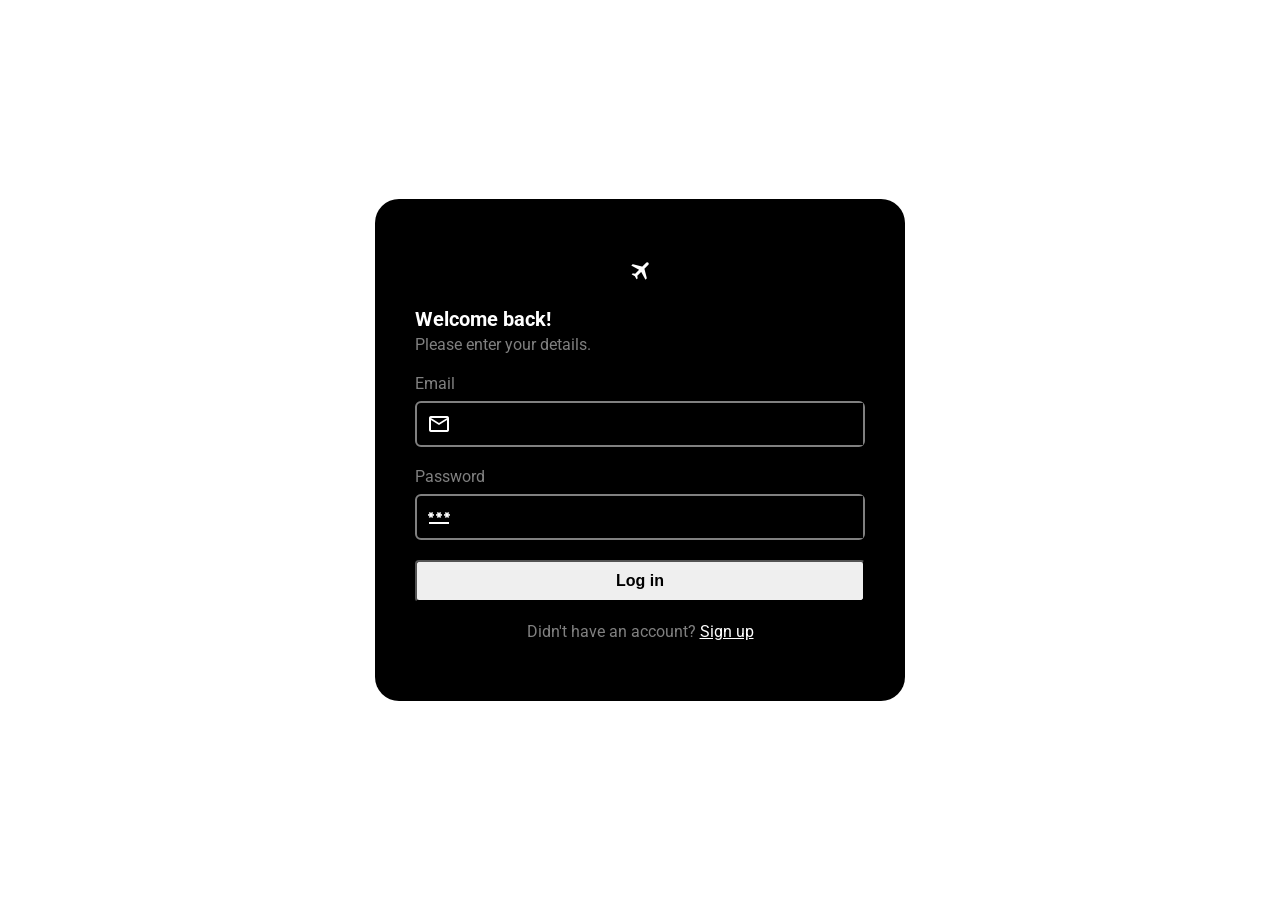
==== login.html @ ce8bdf44 "first commit" ====
<!DOCTYPE html>
<html lang="en">
<head>
    <meta charset="UTF-8">
    <meta name="viewport" content="width=device-width, initial-scale=1.0">
    <title>Login</title>
    <link rel="stylesheet" href="styles/style.css">

    <!-- font -->
    <link rel="preconnect" href="https://fonts.googleapis.com">
    <link rel="preconnect" href="https://fonts.gstatic.com" crossorigin>
    <link href="https://fonts.googleapis.com/css2?family=Roboto:ital,wght@0,100..900;1,100..900&display=swap" rel="stylesheet">

    <!-- icons -->
    <link href="https://fonts.googleapis.com/css2?family=Material+Symbols+Outlined" rel="stylesheet">
</head>
<body>
    <!-- Core Container -->
    <div id="master">
        <!-- Icon -->
        <div id="logo">
            <span class="material-symbols-outlined">
            travel
            </span>
        </div>

        <!-- Header -->
        <div id="header">
            <div id="h1">Welcome back!</div>
            <div class="details">Please enter your details.</div>
        </div>

        <!-- Input Form -->
        <div>
            <form id="login-form">
                <div class="input-form">
                    <label class="details" for="email">Email</label>
                    <div class="input-form-box">
                        <span class="material-symbols-outlined">
                            mail
                        </span>
                        <input type="text" id="email">
                    </div>
                </div>
                <div class="input-form">
                    <label class="details" for="password">Password</label>
                    <div class="input-form-box">
                        <span class="material-symbols-outlined">
                            password
                        </span>
                        <input type="text" id="password">
                    </div>
                </div>


                <!-- ToS and Call of Action -->
                <div id="terms">
                    <button type="submit">Log in</button>
                </div>
            </form>
        </div>

        <!-- Login Button -->
        <div id="cta">
            <span class="details">Didn't have an account?</span>
            <a id="register-form" href="index.html">Sign up</a>    
        </div>
        
    </div>
</body>
<script src="script.js"></script>
</html>
---- styles/style.css ----
body {
    padding: 0;
    margin: 0;
    display: flex;
    justify-content: center;
    align-items: center;
    height: 100vh;
    font-family: "Roboto", sans-serif;
}
 
#master {
    display: flex;
    flex-direction: column;
    justify-content: center;
    color: white;
    background-color: black;
    width: 450px;
    padding: 60px 40px;
    gap: 20px;
    border-radius: 24px;
}

#logo {
    text-align: center;
    align-items: center;
}
#header {
    display: flex;
    flex-direction: column;
    justify-content: left;
    gap: 4px;
}

#h1 {
    font-size: 20px;
    font-weight: bold;
}
.details {
    color: #808080;
}

form {
    display: flex;
    flex-direction: column;
    gap: 20px;
}
.input-form {
    display: flex;
    flex-direction: column;
    gap: 8px;
}
.input-form-box {
    display: flex;
    align-items: center ;
    border: 2px solid grey;
    border-radius: 6px;
    background-color: black;
    color: white;
    padding-left: 10px;
    gap: 8px;
}
.input-form-box input {
    background-color: black;
    color: white;
    border: none;
    min-height: 40px;
    outline: none;
    width: 100%;
}

#terms {
    display: flex;
    flex-direction: column;
    gap: 10px;
}
#terms button {
    padding: 10px 0;
    border-radius: 4px;
    font-weight: bold;
    font-size: 16px;
}
.terms-detail {
    color: #808080;
    text-align: center;
}

#cta {
    text-align: center;
}
#cta a {
    text-align: center;
    color: white;
}
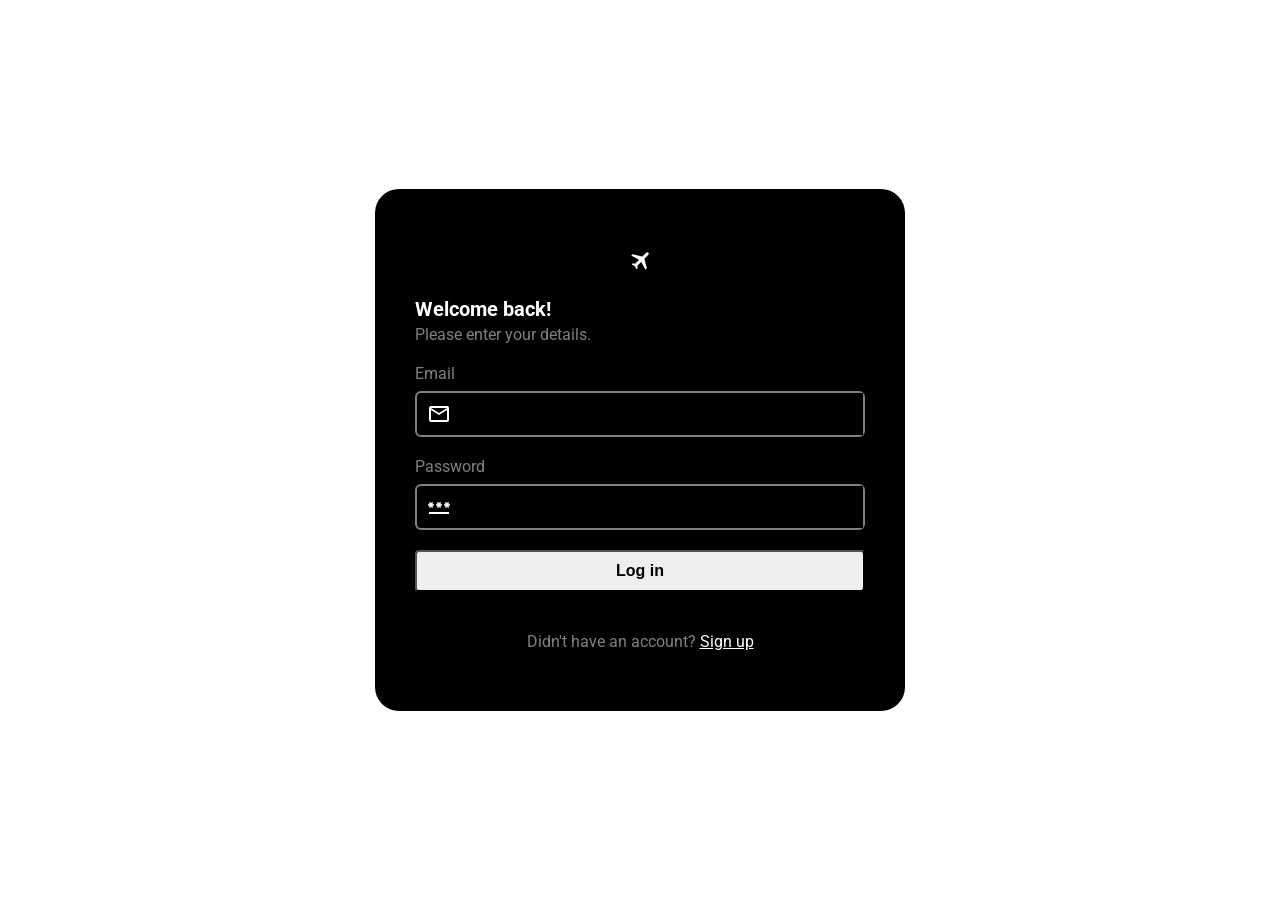
==== commit 4b712498: "fix: optimize email validation and add inline notif" ====
--- a/login.html
+++ b/login.html
@@ -57,6 +57,11 @@
                 <div id="terms">
                     <button type="submit">Log in</button>
                 </div>
+
+                <!-- Inline text notif -->
+                <div id="notification">
+                    
+                </div>
             </form>
         </div>
 
